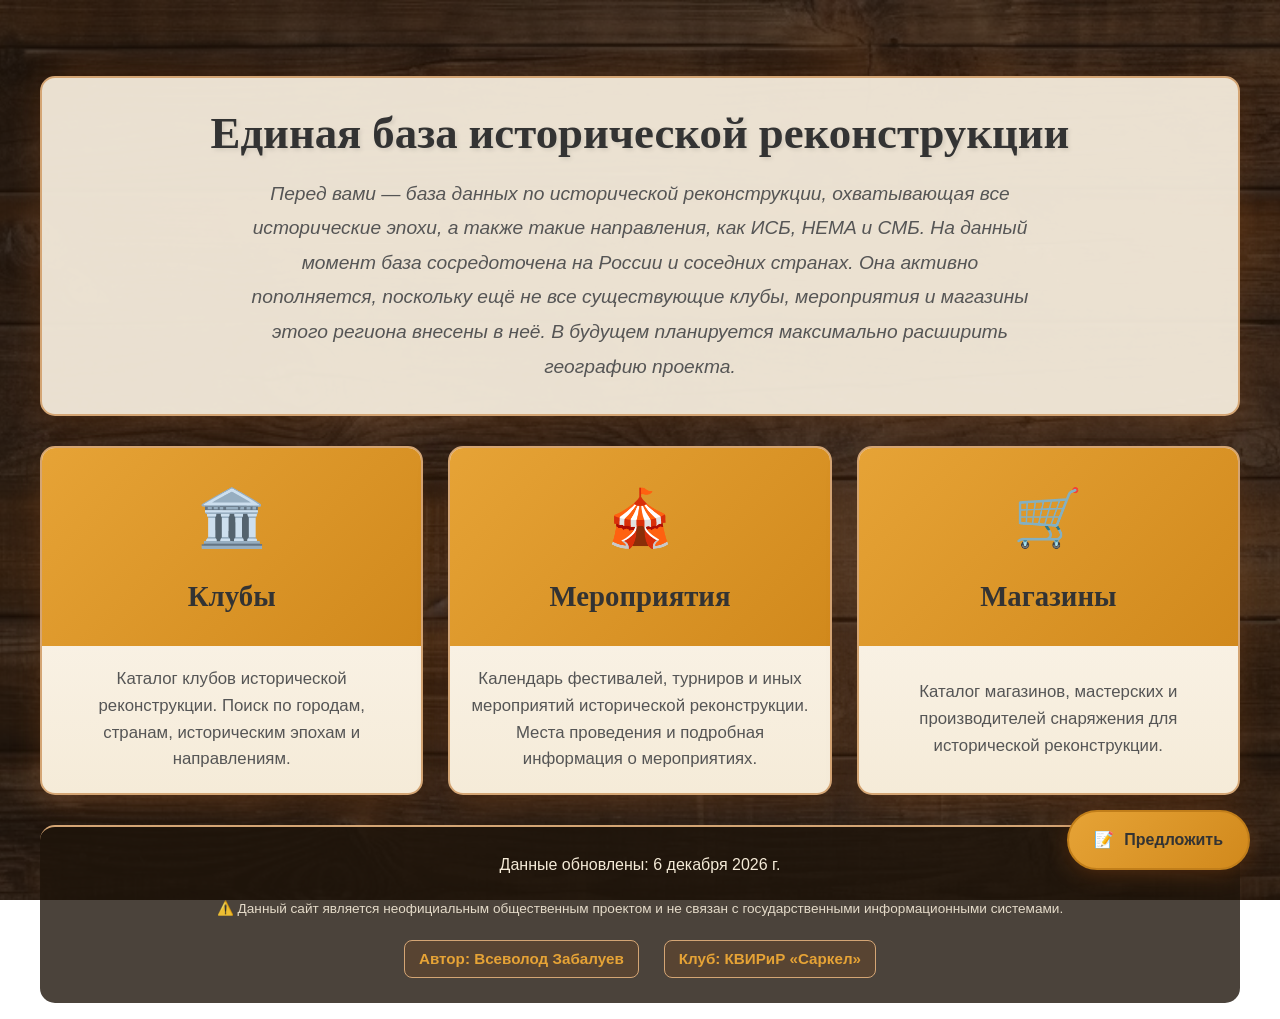
==== index.html @ c6cc94e7 "Add files via upload" ====
<!DOCTYPE html>
<html lang="ru">
<head>
    <meta charset="UTF-8">
    <meta name="viewport" content="width=device-width, initial-scale=1.0">
    <title>Единая база исторической реконструкции - Главная</title>
    
    <!-- Favicon - эмодзи свитка 📜 -->
    <link rel="icon" href="data:image/svg+xml,<svg xmlns=%22http://www.w3.org/2000/svg%22 viewBox=%220 0 100 100%22><text y=%22.9em%22 font-size=%2290%22 fill=%22%238b4513%22>📜</text></svg>">
    <link rel="apple-touch-icon" href="data:image/svg+xml,<svg xmlns=%22http://www.w3.org/2000/svg%22 viewBox=%220 0 100 100%22><text y=%22.9em%22 font-size=%2290%22 fill=%22%238b4513%22>📜</text></svg>">
    
    <link href="https://fonts.googleapis.com/css2?family=Playfair+Display:wght@700;900&family=Cinzel:wght@700&display=swap" rel="stylesheet">
    
    <style>
        * {
            margin: 0;
            padding: 0;
            box-sizing: border-box;
        }
        
        body {
            font-family: 'Segoe UI', Tahoma, Geneva, Verdana, sans-serif;
            line-height: 1.6;
            color: #333;
            padding: 16px;
            background-image: url('fon.jpg');
            background-size: cover;
            background-attachment: fixed;
            background-position: center;
            min-height: 100vh;
        }
        
        body::before {
            content: '';
            position: fixed;
            top: 0;
            left: 0;
            right: 0;
            bottom: 0;
            background: rgba(30, 20, 10, 0.7);
            z-index: -1;
        }
        
        .container {
            max-width: 1200px;
            margin: 0 auto;
            position: relative;
            display: flex;
            flex-direction: column;
            min-height: 100vh;
            padding-top: 60px;
        }
        
        @media (max-width: 768px) {
            .container {
                padding-top: 80px;
            }
        }
        
        @media (max-width: 480px) {
            .container {
                padding-top: 90px;
                padding-left: 4px;
                padding-right: 4px;
            }
            
            body {
                padding: 8px;
            }
        }
        
        /* Кнопка "Предложить" */
        .feedback-button {
            position: fixed;
            bottom: 30px;
            right: 30px;
            background: linear-gradient(135deg, #e6a336, #d1891c);
            color: #333;
            border: none;
            padding: 15px 25px;
            border-radius: 50px;
            font-weight: 600;
            font-size: 1rem;
            cursor: pointer;
            box-shadow: 0 5px 20px rgba(139, 69, 19, 0.4);
            z-index: 1000;
            transition: all 0.3s;
            display: flex;
            align-items: center;
            gap: 10px;
            border: 2px solid #c17e1a;
            text-decoration: none;
        }
        
        .feedback-button:hover {
            background: linear-gradient(135deg, #d1891c, #b8731a);
            transform: translateY(-3px);
            box-shadow: 0 8px 25px rgba(139, 69, 19, 0.5);
            color: #333;
        }
        
        .feedback-button:active {
            transform: translateY(-1px);
        }
        
        @media (max-width: 768px) {
            .feedback-button {
                bottom: 20px;
                right: 20px;
                padding: 12px 20px;
                font-size: 0.9rem;
                border-radius: 40px;
            }
        }
        
        @media (max-width: 480px) {
            .feedback-button {
                bottom: 15px;
                right: 15px;
                padding: 10px 16px;
                font-size: 0.8rem;
                gap: 6px;
                border-radius: 30px;
            }
            
            .feedback-button span:last-child {
                font-size: 0.75rem;
            }
        }
        
        header {
            text-align: center;
            margin-bottom: 30px;
            padding: 30px 25px;
            background: rgba(245, 235, 220, 0.95);
            border-radius: 15px;
            box-shadow: 0 8px 32px rgba(139, 69, 19, 0.3);
            border: 2px solid #d4a574;
        }
        
        @media (max-width: 768px) {
            header {
                padding: 20px 15px;
                margin-bottom: 20px;
                border-radius: 12px;
            }
        }
        
        @media (max-width: 480px) {
            header {
                padding: 16px 12px;
                margin-bottom: 16px;
                border-radius: 10px;
            }
        }
        
        h1 {
            font-family: 'Cinzel', serif;
            font-size: 2.8rem;
            margin-bottom: 15px;
            color: #333;
            text-shadow: 2px 2px 4px rgba(0, 0, 0, 0.1);
            font-weight: 900;
            line-height: 1.2;
        }
        
        @media (max-width: 768px) {
            h1 {
                font-size: 2rem;
                margin-bottom: 12px;
            }
        }
        
        @media (max-width: 480px) {
            h1 {
                font-size: 1.5rem;
                margin-bottom: 10px;
            }
        }
        
        .subtitle {
            font-size: 1.2rem;
            color: #555;
            font-style: italic;
            max-width: 800px;
            margin: 0 auto;
            line-height: 1.8;
        }
        
        @media (max-width: 768px) {
            .subtitle {
                font-size: 1rem;
                line-height: 1.6;
            }
        }
        
        @media (max-width: 480px) {
            .subtitle {
                font-size: 0.85rem;
                line-height: 1.5;
            }
        }
        
        .nav-menu {
            display: grid;
            grid-template-columns: repeat(3, 1fr);
            gap: 25px;
            margin-bottom: 30px;
        }
        
        @media (max-width: 992px) {
            .nav-menu {
                grid-template-columns: repeat(2, 1fr);
                gap: 20px;
            }
        }
        
        @media (max-width: 768px) {
            .nav-menu {
                grid-template-columns: 1fr;
                gap: 16px;
                margin-bottom: 20px;
            }
        }
        
        .nav-card {
            background: linear-gradient(to bottom, #fef9f3 0%, #f5ebd8 100%);
            border-radius: 15px;
            overflow: hidden;
            box-shadow: 0 10px 30px rgba(139, 69, 19, 0.3);
            transition: transform 0.4s, box-shadow 0.4s;
            border: 2px solid #d4a574;
            text-decoration: none;
            color: #333;
            display: flex;
            flex-direction: column;
            height: 100%;
            min-height: 300px;
        }
        
        .nav-card:hover {
            transform: translateY(-8px) scale(1.02);
            box-shadow: 0 15px 40px rgba(139, 69, 19, 0.4);
        }
        
        @media (max-width: 768px) {
            .nav-card {
                min-height: 240px;
                border-radius: 12px;
            }
            
            .nav-card:hover {
                transform: translateY(-4px) scale(1.01);
            }
        }
        
        @media (max-width: 480px) {
            .nav-card {
                min-height: 200px;
                border-radius: 10px;
            }
            
            .nav-card:hover {
                transform: translateY(-2px) scale(1.005);
            }
        }
        
        .nav-card-header {
            padding: 25px 20px;
            background: linear-gradient(135deg, #e6a336, #d1891c);
            text-align: center;
            flex-shrink: 0;
        }
        
        @media (max-width: 768px) {
            .nav-card-header {
                padding: 18px 15px;
            }
        }
        
        @media (max-width: 480px) {
            .nav-card-header {
                padding: 14px 12px;
            }
        }
        
        .nav-icon {
            font-size: 3.5rem;
            margin-bottom: 12px;
            display: block;
        }
        
        @media (max-width: 768px) {
            .nav-icon {
                font-size: 2.8rem;
                margin-bottom: 8px;
            }
        }
        
        @media (max-width: 480px) {
            .nav-icon {
                font-size: 2.2rem;
                margin-bottom: 6px;
            }
        }
        
        .nav-title {
            font-family: 'Cinzel', serif;
            font-size: 1.8rem;
            color: #333;
            font-weight: 700;
        }
        
        @media (max-width: 768px) {
            .nav-title {
                font-size: 1.4rem;
            }
        }
        
        @media (max-width: 480px) {
            .nav-title {
                font-size: 1.2rem;
            }
        }
        
        .nav-card-body {
            padding: 20px;
            text-align: center;
            flex: 1;
            display: flex;
            align-items: center;
            justify-content: center;
        }
        
        @media (max-width: 768px) {
            .nav-card-body {
                padding: 15px;
            }
        }
        
        @media (max-width: 480px) {
            .nav-card-body {
                padding: 12px 10px;
            }
        }
        
        .nav-description {
            font-size: 1.05rem;
            color: #555;
            line-height: 1.6;
        }
        
        @media (max-width: 768px) {
            .nav-description {
                font-size: 0.95rem;
                line-height: 1.5;
            }
        }
        
        @media (max-width: 480px) {
            .nav-description {
                font-size: 0.85rem;
                line-height: 1.4;
            }
        }
        
        .footer {
            text-align: center;
            padding: 25px 20px;
            color: #f5ebd8;
            font-size: 1rem;
            border-top: 2px solid #d4a574;
            margin-top: auto;
            background: rgba(30, 20, 10, 0.8);
            border-radius: 15px;
        }
        
        @media (max-width: 768px) {
            .footer {
                padding: 18px 15px;
                font-size: 0.9rem;
                border-radius: 12px;
            }
        }
        
        @media (max-width: 480px) {
            .footer {
                padding: 14px 12px;
                font-size: 0.8rem;
                border-radius: 10px;
            }
        }
        
        .footer-notice {
            margin: 12px 0;
            padding: 8px;
            color: #f5ebd8;
            font-size: 0.85rem;
            opacity: 0.9;
        }
        
        @media (max-width: 480px) {
            .footer-notice {
                font-size: 0.75rem;
                margin: 8px 0;
            }
        }
        
        .author-links {
            margin-top: 12px;
            display: flex;
            justify-content: center;
            gap: 25px;
            flex-wrap: wrap;
        }
        
        @media (max-width: 768px) {
            .author-links {
                flex-direction: column;
                gap: 10px;
                align-items: center;
            }
        }
        
        .author-link {
            color: #e6a336;
            text-decoration: none;
            padding: 6px 14px;
            border: 1px solid #d4a574;
            border-radius: 8px;
            transition: all 0.3s;
            font-weight: 600;
            background: rgba(139, 69, 19, 0.2);
            font-size: 0.95rem;
        }
        
        .author-link:hover {
            background: rgba(230, 163, 54, 0.2);
            color: #ffcc66;
            transform: translateY(-2px);
        }
        
        @media (max-width: 480px) {
            .author-link {
                font-size: 0.8rem;
                padding: 5px 12px;
                border-radius: 6px;
            }
        }
    </style>
</head>
<body>
    <div class="container">
        <header>
            <h1>Единая база исторической реконструкции</h1>
            <p class="subtitle">Перед вами — база данных по исторической реконструкции, охватывающая все исторические эпохи, а также такие направления, как ИСБ, HEMA и СМБ. На данный момент база сосредоточена на России и соседних странах. Она активно пополняется, поскольку ещё не все существующие клубы, мероприятия и магазины этого региона внесены в неё. В будущем планируется максимально расширить географию проекта.</p>
        </header>
        
        <div class="nav-menu">
            <a href="clubs.html" class="nav-card">
                <div class="nav-card-header">
                    <span class="nav-icon">🏛️</span>
                    <h2 class="nav-title">Клубы</h2>
                </div>
                <div class="nav-card-body">
                    <p class="nav-description">Каталог клубов исторической реконструкции. Поиск по городам, странам, историческим эпохам и направлениям.</p>
                </div>
            </a>
            
            <a href="festivals.html" class="nav-card">
                <div class="nav-card-header">
                    <span class="nav-icon">🎪</span>
                    <h2 class="nav-title">Мероприятия</h2>
                </div>
                <div class="nav-card-body">
                    <p class="nav-description">Календарь фестивалей, турниров и иных мероприятий исторической реконструкции. Места проведения и подробная информация о мероприятиях.</p>
                </div>
            </a>
            
            <a href="shops.html" class="nav-card">
                <div class="nav-card-header">
                    <span class="nav-icon">🛒</span>
                    <h2 class="nav-title">Магазины</h2>
                </div>
                <div class="nav-card-body">
                    <p class="nav-description">Каталог магазинов, мастерских и производителей снаряжения для исторической реконструкции.</p>
                </div>
            </a>
        </div>
        
        <div class="footer">
            <p>Данные обновлены: <span id="currentDate"></span></p>
            <div class="footer-notice">
                ⚠️ Данный сайт является неофициальным общественным проектом и не связан с государственными информационными системами.
            </div>
            <div class="author-links">
                <a href="https://vk.com/vsevolod_anadyrsky" target="_blank" class="author-link">Автор: Всеволод Забалуев</a>
                <a href="https://vk.com/sarkelvrn" target="_blank" class="author-link">Клуб: КВИРиР «Саркел»</a>
            </div>
        </div>
    </div>

    <!-- Кнопка "Предложить" -->
    <a href="feedback.html" class="feedback-button">
        <span>📝</span>
        <span>Предложить</span>
    </a>

    <script>
        function setCurrentDate() {
            const now = new Date();
            const options = { day: 'numeric', month: 'long', year: 'numeric' };
            const formattedDate = now.toLocaleDateString('ru-RU', options);
            const el = document.getElementById('currentDate');
            if (el) el.textContent = formattedDate;
        }

        document.addEventListener('DOMContentLoaded', () => {
            setCurrentDate();
        });
    </script>
</body>
</html>
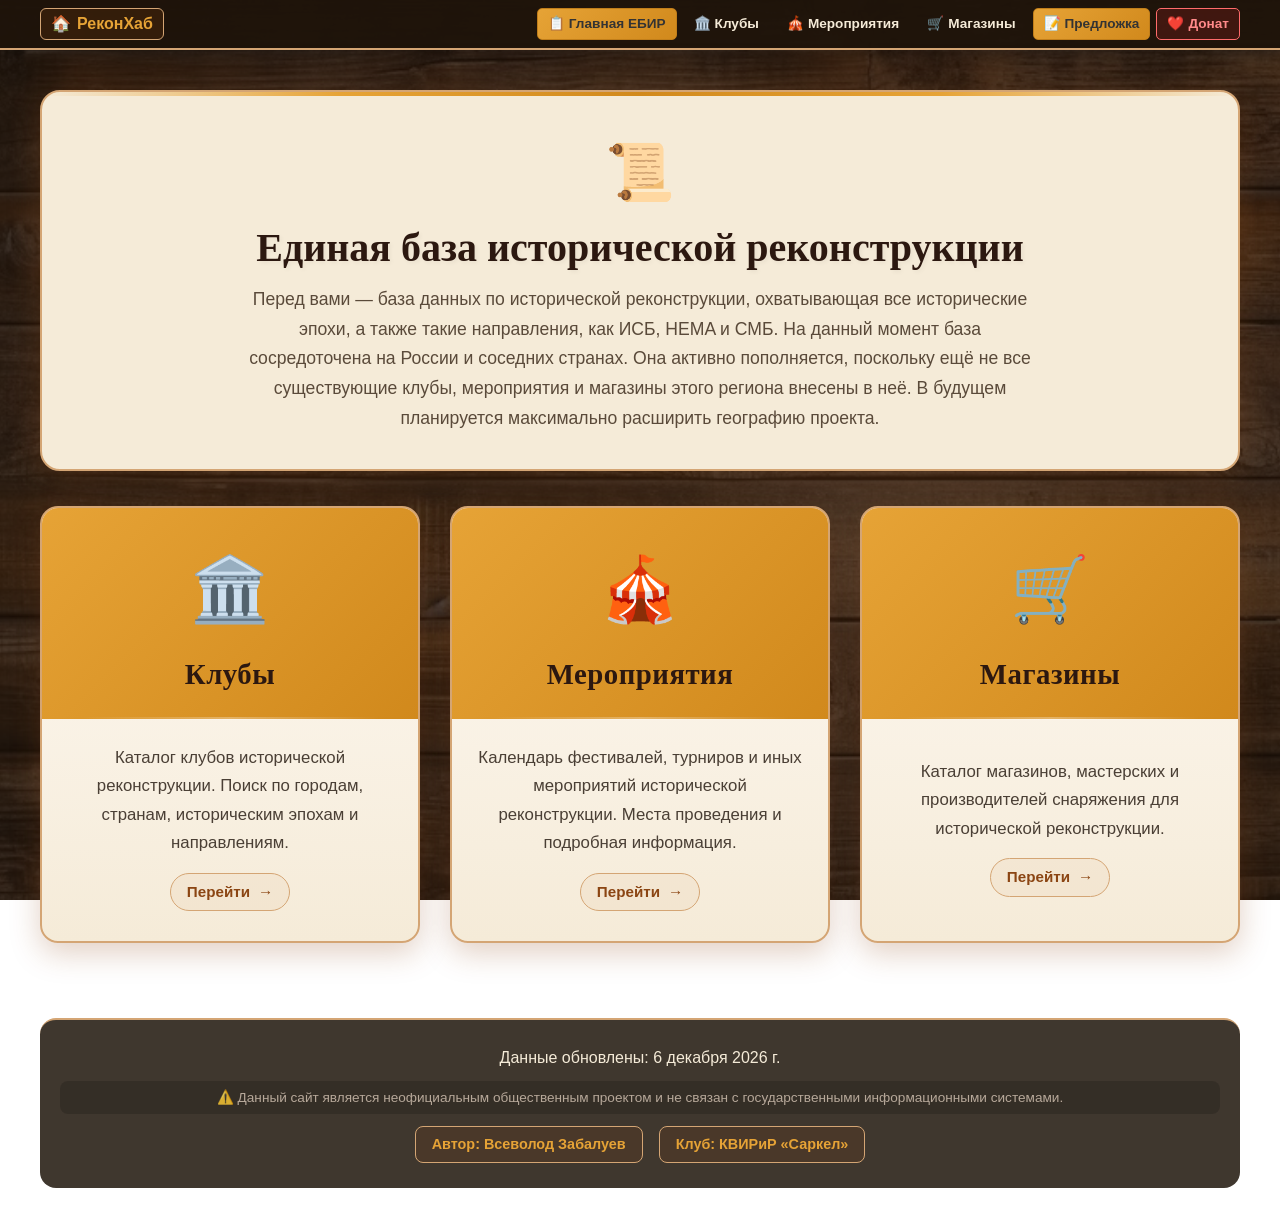
==== commit 4184ca8f: "Add files via upload" ====
--- a/index.html
+++ b/index.html
@@ -4,302 +4,177 @@
     <meta charset="UTF-8">
     <meta name="viewport" content="width=device-width, initial-scale=1.0">
     <title>Единая база исторической реконструкции - Главная</title>
+    <meta name="description" content="Единая база исторической реконструкции. Каталог клубов, фестивалей, турниров и магазинов. Более 350 клубов по всей России и миру. ИСБ, HEMA, СМБ и другие направления.">
+    <meta name="keywords" content="историческая реконструкция, клубы реконструкторов, фестивали истории, ИСБ, HEMA, СМБ, ЕБИР">
+    <link rel="canonical" href="https://reconhub.ru/">
+
+	 <!-- ===== OPEN GRAPH ===== -->
+    <meta property="og:title" content="РеконХаб | Единая база исторической реконструкции">
+    <meta property="og:description" content="Каталог клубов, фестивалей и магазинов исторической реконструкции в России и СНГ. Более 350 клубов, ИСБ, HEMA, СМБ.">
+    <meta property="og:url" content="https://reconhub.ru/">
+    <meta property="og:type" content="website">
+    <meta property="og:image" content="https://reconhub.ru/images/og-image.jpg">
+    <meta property="og:image:width" content="1200">
+    <meta property="og:image:height" content="630">
+    <meta property="og:site_name" content="РеконХаб">
+    <meta property="og:locale" content="ru_RU">
     
-    <!-- Favicon - эмодзи свитка 📜 -->
+    <!-- Twitter Card -->
+    <meta name="twitter:card" content="summary_large_image">
+    <meta name="twitter:title" content="РеконХаб | Единая база исторической реконструкции">
+    <meta name="twitter:description" content="Каталог клубов, фестивалей и магазинов исторической реконструкции.">
+    <meta name="twitter:image" content="https://reconhub.ru/images/og-image.jpg">
+   
+    <!-- Favicon -->
     <link rel="icon" href="data:image/svg+xml,<svg xmlns=%22http://www.w3.org/2000/svg%22 viewBox=%220 0 100 100%22><text y=%22.9em%22 font-size=%2290%22 fill=%22%238b4513%22>📜</text></svg>">
     <link rel="apple-touch-icon" href="data:image/svg+xml,<svg xmlns=%22http://www.w3.org/2000/svg%22 viewBox=%220 0 100 100%22><text y=%22.9em%22 font-size=%2290%22 fill=%22%238b4513%22>📜</text></svg>">
     
     <link href="https://fonts.googleapis.com/css2?family=Playfair+Display:wght@700;900&family=Cinzel:wght@700&display=swap" rel="stylesheet">
     
+    <!-- Подключаем общие стили -->
+    <link rel="stylesheet" href="catalog-styles.css">
+    
     <style>
-        * {
-            margin: 0;
-            padding: 0;
-            box-sizing: border-box;
-        }
-        
-        body {
-            font-family: 'Segoe UI', Tahoma, Geneva, Verdana, sans-serif;
-            line-height: 1.6;
-            color: #333;
-            padding: 16px;
-            background-image: url('fon.jpg');
-            background-size: cover;
-            background-attachment: fixed;
-            background-position: center;
-            min-height: 100vh;
-        }
-        
-        body::before {
-            content: '';
-            position: fixed;
-            top: 0;
-            left: 0;
-            right: 0;
-            bottom: 0;
-            background: rgba(30, 20, 10, 0.7);
-            z-index: -1;
-        }
-        
-        .container {
-            max-width: 1200px;
-            margin: 0 auto;
-            position: relative;
-            display: flex;
-            flex-direction: column;
-            min-height: 100vh;
-            padding-top: 60px;
-        }
-        
-        @media (max-width: 768px) {
-            .container {
-                padding-top: 80px;
-            }
-        }
-        
-        @media (max-width: 480px) {
-            .container {
-                padding-top: 90px;
-                padding-left: 4px;
-                padding-right: 4px;
-            }
-            
-            body {
-                padding: 8px;
-            }
-        }
-        
-        /* Кнопка "Предложить" */
-        .feedback-button {
-            position: fixed;
-            bottom: 30px;
-            right: 30px;
-            background: linear-gradient(135deg, #e6a336, #d1891c);
-            color: #333;
-            border: none;
-            padding: 15px 25px;
-            border-radius: 50px;
-            font-weight: 600;
-            font-size: 1rem;
-            cursor: pointer;
-            box-shadow: 0 5px 20px rgba(139, 69, 19, 0.4);
-            z-index: 1000;
-            transition: all 0.3s;
-            display: flex;
-            align-items: center;
-            gap: 10px;
-            border: 2px solid #c17e1a;
-            text-decoration: none;
-        }
-        
-        .feedback-button:hover {
-            background: linear-gradient(135deg, #d1891c, #b8731a);
-            transform: translateY(-3px);
-            box-shadow: 0 8px 25px rgba(139, 69, 19, 0.5);
-            color: #333;
-        }
-        
-        .feedback-button:active {
-            transform: translateY(-1px);
-        }
-        
-        @media (max-width: 768px) {
-            .feedback-button {
-                bottom: 20px;
-                right: 20px;
-                padding: 12px 20px;
-                font-size: 0.9rem;
-                border-radius: 40px;
-            }
-        }
-        
-        @media (max-width: 480px) {
-            .feedback-button {
-                bottom: 15px;
-                right: 15px;
-                padding: 10px 16px;
-                font-size: 0.8rem;
-                gap: 6px;
-                border-radius: 30px;
-            }
-            
-            .feedback-button span:last-child {
-                font-size: 0.75rem;
-            }
-        }
-        
-        header {
-            text-align: center;
-            margin-bottom: 30px;
-            padding: 30px 25px;
-            background: rgba(245, 235, 220, 0.95);
-            border-radius: 15px;
-            box-shadow: 0 8px 32px rgba(139, 69, 19, 0.3);
-            border: 2px solid #d4a574;
-        }
-        
-        @media (max-width: 768px) {
-            header {
-                padding: 20px 15px;
-                margin-bottom: 20px;
-                border-radius: 12px;
-            }
-        }
-        
-        @media (max-width: 480px) {
-            header {
-                padding: 16px 12px;
-                margin-bottom: 16px;
-                border-radius: 10px;
-            }
-        }
-        
-        h1 {
-            font-family: 'Cinzel', serif;
-            font-size: 2.8rem;
-            margin-bottom: 15px;
-            color: #333;
-            text-shadow: 2px 2px 4px rgba(0, 0, 0, 0.1);
-            font-weight: 900;
-            line-height: 1.2;
-        }
-        
-        @media (max-width: 768px) {
-            h1 {
-                font-size: 2rem;
-                margin-bottom: 12px;
-            }
-        }
-        
-        @media (max-width: 480px) {
-            h1 {
-                font-size: 1.5rem;
-                margin-bottom: 10px;
-            }
-        }
-        
-        .subtitle {
-            font-size: 1.2rem;
-            color: #555;
-            font-style: italic;
-            max-width: 800px;
-            margin: 0 auto;
-            line-height: 1.8;
-        }
-        
-        @media (max-width: 768px) {
-            .subtitle {
-                font-size: 1rem;
-                line-height: 1.6;
-            }
-        }
-        
-        @media (max-width: 480px) {
-            .subtitle {
-                font-size: 0.85rem;
-                line-height: 1.5;
-            }
-        }
-        
-        .nav-menu {
+        /* ============================================================
+           УНИКАЛЬНЫЕ СТИЛИ ТОЛЬКО ДЛЯ ГЛАВНОЙ СТРАНИЦЫ
+           (карточки-кнопки навигации)
+           ============================================================ */
+        
+        .nav-grid {
             display: grid;
             grid-template-columns: repeat(3, 1fr);
-            gap: 25px;
-            margin-bottom: 30px;
+            gap: 30px;
+            margin-bottom: 40px;
         }
         
         @media (max-width: 992px) {
-            .nav-menu {
+            .nav-grid {
                 grid-template-columns: repeat(2, 1fr);
+                gap: 25px;
+            }
+        }
+        
+        @media (max-width: 768px) {
+            .nav-grid {
+                grid-template-columns: 1fr;
                 gap: 20px;
-            }
-        }
-        
-        @media (max-width: 768px) {
-            .nav-menu {
-                grid-template-columns: 1fr;
-                gap: 16px;
-                margin-bottom: 20px;
+                margin-bottom: 30px;
             }
         }
         
         .nav-card {
             background: linear-gradient(to bottom, #fef9f3 0%, #f5ebd8 100%);
-            border-radius: 15px;
+            border-radius: 18px;
             overflow: hidden;
-            box-shadow: 0 10px 30px rgba(139, 69, 19, 0.3);
-            transition: transform 0.4s, box-shadow 0.4s;
+            box-shadow: 0 10px 30px rgba(139, 69, 19, 0.25);
+            transition: all 0.4s cubic-bezier(0.34, 1.56, 0.64, 1);
             border: 2px solid #d4a574;
             text-decoration: none;
             color: #333;
             display: flex;
             flex-direction: column;
             height: 100%;
-            min-height: 300px;
+            min-height: 320px;
+            position: relative;
+        }
+        
+        .nav-card::before {
+            content: '';
+            position: absolute;
+            top: 0;
+            left: 0;
+            right: 0;
+            height: 4px;
+            background: linear-gradient(90deg, #e6a336, #d1891c);
+            opacity: 0;
+            transition: opacity 0.4s ease;
         }
         
         .nav-card:hover {
-            transform: translateY(-8px) scale(1.02);
-            box-shadow: 0 15px 40px rgba(139, 69, 19, 0.4);
+            transform: translateY(-10px) scale(1.02);
+            box-shadow: 0 20px 50px rgba(139, 69, 19, 0.35);
+            border-color: #c4905a;
+        }
+        
+        .nav-card:hover::before {
+            opacity: 1;
+        }
+        
+        .nav-card:active {
+            transform: translateY(-3px) scale(0.98);
         }
         
         @media (max-width: 768px) {
             .nav-card {
-                min-height: 240px;
+                min-height: 260px;
+                border-radius: 14px;
+            }
+            .nav-card:hover {
+                transform: translateY(-5px) scale(1.01);
+            }
+        }
+        
+        @media (max-width: 480px) {
+            .nav-card {
+                min-height: 220px;
                 border-radius: 12px;
             }
-            
             .nav-card:hover {
-                transform: translateY(-4px) scale(1.01);
-            }
-        }
-        
-        @media (max-width: 480px) {
-            .nav-card {
-                min-height: 200px;
-                border-radius: 10px;
-            }
-            
-            .nav-card:hover {
-                transform: translateY(-2px) scale(1.005);
+                transform: translateY(-3px) scale(1.005);
             }
         }
         
         .nav-card-header {
-            padding: 25px 20px;
+            padding: 30px 25px 20px;
             background: linear-gradient(135deg, #e6a336, #d1891c);
             text-align: center;
             flex-shrink: 0;
+            position: relative;
+        }
+        
+        .nav-card-header::after {
+            content: '';
+            position: absolute;
+            bottom: -1px;
+            left: 10%;
+            right: 10%;
+            height: 3px;
+            background: linear-gradient(90deg, transparent, rgba(255,255,255,0.3), transparent);
         }
         
         @media (max-width: 768px) {
             .nav-card-header {
-                padding: 18px 15px;
+                padding: 22px 20px 16px;
             }
         }
         
         @media (max-width: 480px) {
             .nav-card-header {
-                padding: 14px 12px;
+                padding: 18px 15px 14px;
             }
         }
         
         .nav-icon {
-            font-size: 3.5rem;
+            font-size: 4rem;
             margin-bottom: 12px;
             display: block;
+            transition: transform 0.4s ease;
+        }
+        
+        .nav-card:hover .nav-icon {
+            transform: scale(1.1) rotate(-5deg);
         }
         
         @media (max-width: 768px) {
             .nav-icon {
-                font-size: 2.8rem;
+                font-size: 3.2rem;
                 margin-bottom: 8px;
             }
         }
         
         @media (max-width: 480px) {
             .nav-icon {
-                font-size: 2.2rem;
+                font-size: 2.6rem;
                 margin-bottom: 6px;
             }
         }
@@ -307,47 +182,50 @@
         .nav-title {
             font-family: 'Cinzel', serif;
             font-size: 1.8rem;
-            color: #333;
+            color: #2c1810;
             font-weight: 700;
+            letter-spacing: 0.5px;
         }
         
         @media (max-width: 768px) {
             .nav-title {
-                font-size: 1.4rem;
+                font-size: 1.5rem;
             }
         }
         
         @media (max-width: 480px) {
             .nav-title {
-                font-size: 1.2rem;
+                font-size: 1.3rem;
             }
         }
         
         .nav-card-body {
-            padding: 20px;
+            padding: 25px 22px 30px;
             text-align: center;
             flex: 1;
             display: flex;
+            flex-direction: column;
+            justify-content: center;
             align-items: center;
-            justify-content: center;
         }
         
         @media (max-width: 768px) {
             .nav-card-body {
-                padding: 15px;
+                padding: 18px 16px 22px;
             }
         }
         
         @media (max-width: 480px) {
             .nav-card-body {
-                padding: 12px 10px;
+                padding: 14px 12px 18px;
             }
         }
         
         .nav-description {
             font-size: 1.05rem;
-            color: #555;
-            line-height: 1.6;
+            color: #4a3f35;
+            line-height: 1.7;
+            margin-bottom: 15px;
         }
         
         @media (max-width: 768px) {
@@ -359,104 +237,64 @@
         
         @media (max-width: 480px) {
             .nav-description {
+                font-size: 0.88rem;
+                line-height: 1.4;
+            }
+        }
+        
+        .nav-arrow {
+            display: inline-flex;
+            align-items: center;
+            gap: 8px;
+            color: #8b4513;
+            font-weight: 600;
+            font-size: 0.95rem;
+            padding: 6px 16px;
+            border: 1px solid #d4a574;
+            border-radius: 25px;
+            transition: all 0.3s ease;
+            background: rgba(212, 165, 116, 0.1);
+        }
+        
+        .nav-card:hover .nav-arrow {
+            background: rgba(212, 165, 116, 0.25);
+            border-color: #c4905a;
+            padding-right: 22px;
+        }
+        
+        .nav-arrow span {
+            transition: transform 0.3s ease;
+        }
+        
+        .nav-card:hover .nav-arrow span {
+            transform: translateX(4px);
+        }
+        
+        @media (max-width: 480px) {
+            .nav-arrow {
                 font-size: 0.85rem;
-                line-height: 1.4;
-            }
-        }
-        
-        .footer {
-            text-align: center;
-            padding: 25px 20px;
-            color: #f5ebd8;
-            font-size: 1rem;
-            border-top: 2px solid #d4a574;
-            margin-top: auto;
-            background: rgba(30, 20, 10, 0.8);
-            border-radius: 15px;
-        }
-        
-        @media (max-width: 768px) {
-            .footer {
-                padding: 18px 15px;
-                font-size: 0.9rem;
-                border-radius: 12px;
-            }
-        }
-        
-        @media (max-width: 480px) {
-            .footer {
-                padding: 14px 12px;
-                font-size: 0.8rem;
-                border-radius: 10px;
-            }
-        }
-        
-        .footer-notice {
-            margin: 12px 0;
-            padding: 8px;
-            color: #f5ebd8;
-            font-size: 0.85rem;
-            opacity: 0.9;
-        }
-        
-        @media (max-width: 480px) {
-            .footer-notice {
-                font-size: 0.75rem;
-                margin: 8px 0;
-            }
-        }
-        
-        .author-links {
-            margin-top: 12px;
-            display: flex;
-            justify-content: center;
-            gap: 25px;
-            flex-wrap: wrap;
-        }
-        
-        @media (max-width: 768px) {
-            .author-links {
-                flex-direction: column;
-                gap: 10px;
-                align-items: center;
-            }
-        }
-        
-        .author-link {
-            color: #e6a336;
-            text-decoration: none;
-            padding: 6px 14px;
-            border: 1px solid #d4a574;
-            border-radius: 8px;
-            transition: all 0.3s;
-            font-weight: 600;
-            background: rgba(139, 69, 19, 0.2);
-            font-size: 0.95rem;
-        }
-        
-        .author-link:hover {
-            background: rgba(230, 163, 54, 0.2);
-            color: #ffcc66;
-            transform: translateY(-2px);
-        }
-        
-        @media (max-width: 480px) {
-            .author-link {
-                font-size: 0.8rem;
-                padding: 5px 12px;
-                border-radius: 6px;
+                padding: 4px 14px;
             }
         }
     </style>
 </head>
 <body>
     <div class="container">
+        <!-- Навигационный модуль загружается через JS -->
+        
         <header>
+            <span class="header-icon">📜</span>
             <h1>Единая база исторической реконструкции</h1>
-            <p class="subtitle">Перед вами — база данных по исторической реконструкции, охватывающая все исторические эпохи, а также такие направления, как ИСБ, HEMA и СМБ. На данный момент база сосредоточена на России и соседних странах. Она активно пополняется, поскольку ещё не все существующие клубы, мероприятия и магазины этого региона внесены в неё. В будущем планируется максимально расширить географию проекта.</p>
+            <p class="subtitle">
+                Перед вами — база данных по исторической реконструкции, охватывающая все исторические эпохи, 
+                а также такие направления, как ИСБ, HEMA и СМБ. На данный момент база сосредоточена на России 
+                и соседних странах. Она активно пополняется, поскольку ещё не все существующие клубы, мероприятия 
+                и магазины этого региона внесены в неё. В будущем планируется максимально расширить географию проекта.
+            </p>
         </header>
         
-        <div class="nav-menu">
+        <!-- ТРИ КАРТОЧКИ-КНОПКИ -->
+        <div class="nav-grid">
             <a href="clubs.html" class="nav-card">
                 <div class="nav-card-header">
                     <span class="nav-icon">🏛️</span>
@@ -464,6 +302,9 @@
                 </div>
                 <div class="nav-card-body">
                     <p class="nav-description">Каталог клубов исторической реконструкции. Поиск по городам, странам, историческим эпохам и направлениям.</p>
+                    <span class="nav-arrow">
+                        Перейти <span>→</span>
+                    </span>
                 </div>
             </a>
             
@@ -473,7 +314,10 @@
                     <h2 class="nav-title">Мероприятия</h2>
                 </div>
                 <div class="nav-card-body">
-                    <p class="nav-description">Календарь фестивалей, турниров и иных мероприятий исторической реконструкции. Места проведения и подробная информация о мероприятиях.</p>
+                    <p class="nav-description">Календарь фестивалей, турниров и иных мероприятий исторической реконструкции. Места проведения и подробная информация.</p>
+                    <span class="nav-arrow">
+                        Перейти <span>→</span>
+                    </span>
                 </div>
             </a>
             
@@ -484,6 +328,9 @@
                 </div>
                 <div class="nav-card-body">
                     <p class="nav-description">Каталог магазинов, мастерских и производителей снаряжения для исторической реконструкции.</p>
+                    <span class="nav-arrow">
+                        Перейти <span>→</span>
+                    </span>
                 </div>
             </a>
         </div>
@@ -500,13 +347,8 @@
         </div>
     </div>
 
-    <!-- Кнопка "Предложить" -->
-    <a href="feedback.html" class="feedback-button">
-        <span>📝</span>
-        <span>Предложить</span>
-    </a>
-
     <script>
+        // === Функция для установки текущей даты ===
         function setCurrentDate() {
             const now = new Date();
             const options = { day: 'numeric', month: 'long', year: 'numeric' };
@@ -515,9 +357,97 @@
             if (el) el.textContent = formattedDate;
         }
 
-        document.addEventListener('DOMContentLoaded', () => {
+        // === Функция для загрузки навигации ===
+        function loadNavigation() {
+            if (document.getElementById('mainNavigation')) {
+                console.log('Навигация уже загружена');
+                return Promise.resolve();
+            }
+
+            return fetch('navigation-module.html')
+                .then(response => {
+                    if (!response.ok) throw new Error('Не удалось загрузить модуль навигации');
+                    return response.text();
+                })
+                .then(html => {
+                    document.body.insertAdjacentHTML('afterbegin', html);
+                    console.log('✅ Навигация загружена');
+                    highlightActiveNavLink();
+                })
+                .catch(error => {
+                    console.warn('Ошибка загрузки навигации:', error);
+                    createFallbackNavigation();
+                });
+        }
+
+        // === Подсветка активной ссылки в навигации ===
+        function highlightActiveNavLink() {
+            const currentPage = window.location.pathname.split('/').pop() || 'index.html';
+            const navItems = document.querySelectorAll('.nav-menu-item');
+            navItems.forEach(item => {
+                const href = item.getAttribute('href');
+                if (href === currentPage) {
+                    item.classList.add('active');
+                }
+            });
+        }
+
+        // === Резервная навигация ===
+        function createFallbackNavigation() {
+            if (document.getElementById('fallbackNav')) return;
+            
+            const fallbackNav = document.createElement('nav');
+            fallbackNav.id = 'fallbackNav';
+            fallbackNav.style.cssText = `
+                position: fixed;
+                top: 0;
+                left: 0;
+                right: 0;
+                background: rgba(30, 20, 10, 0.95);
+                border-bottom: 2px solid #d4a574;
+                z-index: 999;
+                padding: 6px 12px;
+                display: flex;
+                justify-content: space-between;
+                align-items: center;
+                flex-wrap: wrap;
+                gap: 4px;
+                min-height: 48px;
+            `;
+            fallbackNav.innerHTML = `
+                <a href="index.html" style="color: #e6a336; text-decoration: none; font-weight: bold; font-size: 0.9rem; padding: 4px 10px; border: 1px solid #d4a574; border-radius: 5px; background: rgba(139, 69, 19, 0.2); white-space: nowrap;">
+                    🏠 РеконХаб
+                </a>
+                <div style="display: flex; gap: 4px; flex-wrap: wrap; align-items: center;">
+                    <a href="index.html" style="color: #f5ebd8; text-decoration: none; padding: 4px 8px; border-radius: 4px; font-weight: 600; font-size: 0.8rem;">Главная</a>
+                    <a href="clubs.html" style="color: #f5ebd8; text-decoration: none; padding: 4px 8px; border-radius: 4px; font-weight: 600; font-size: 0.8rem;">Клубы</a>
+                    <a href="festivals.html" style="color: #f5ebd8; text-decoration: none; padding: 4px 8px; border-radius: 4px; font-weight: 600; font-size: 0.8rem;">Мероприятия</a>
+                    <a href="shops.html" style="color: #f5ebd8; text-decoration: none; padding: 4px 8px; border-radius: 4px; font-weight: 600; font-size: 0.8rem;">Магазины</a>
+                    <a href="feedback.html" style="color: #333; text-decoration: none; padding: 4px 10px; background: linear-gradient(135deg, #e6a336, #d1891c); border-radius: 4px; font-weight: 700; font-size: 0.8rem; border: 1px solid #c17e1a;">📝 Предложка</a>
+                </div>
+            `;
+            document.body.insertAdjacentElement('afterbegin', fallbackNav);
+            
+            const currentPage = window.location.pathname.split('/').pop() || 'index.html';
+            const links = fallbackNav.querySelectorAll('a');
+            links.forEach(link => {
+                const href = link.getAttribute('href');
+                if (href === currentPage) {
+                    link.style.background = 'linear-gradient(135deg, #e6a336, #d1891c)';
+                    link.style.color = '#333';
+                    link.style.borderColor = '#c17e1a';
+                    link.style.borderRadius = '4px';
+                }
+            });
+            
+            console.log('⚠️ Используется резервная навигация');
+        }
+
+        // === Инициализация ===
+        document.addEventListener('DOMContentLoaded', function() {
             setCurrentDate();
+            loadNavigation();
         });
     </script>
 </body>
-</html>
+</html>
--- a/catalog-styles.css
+++ b/catalog-styles.css
@@ -0,0 +1,1007 @@
+/* ============================================================
+   catalog-styles.css — Единый стиль для ЕБИР
+   Версия 3.3 — увеличены отступы для навигации на мобильных
+   ============================================================ */
+
+/* ============================================================
+   1. ПЕРЕМЕННЫЕ
+   ============================================================ */
+
+:root {
+    --color-bg: #f5ebd8;
+    --color-bg-card: #fef9f3;
+    --color-border: #d4a574;
+    --color-border-dark: #c4905a;
+    --color-gold: #e6a336;
+    --color-gold-dark: #d1891c;
+    --color-gold-darker: #b8731a;
+    --color-brown: #8b4513;
+    --color-brown-light: #8b7355;
+    --color-text: #333;
+    --color-text-light: #4a3f35;
+    --color-text-muted: #888;
+    --color-white: #f5ebd8;
+    --radius: 10px;
+    --radius-lg: 15px;
+    --radius-xl: 20px;
+    --shadow: 0 8px 32px rgba(139, 69, 19, 0.3);
+    --shadow-sm: 0 6px 20px rgba(139, 69, 19, 0.2);
+    --transition: 0.3s ease;
+}
+
+
+/* ============================================================
+   2. БАЗА
+   ============================================================ */
+
+* { margin: 0; padding: 0; box-sizing: border-box; }
+
+body {
+    font-family: 'Segoe UI', Tahoma, Geneva, Verdana, sans-serif;
+    line-height: 1.6;
+    color: var(--color-text);
+    padding: 20px;
+    min-height: 100vh;
+    background: url('fon.jpg') center/cover fixed;
+}
+body::before {
+    content: '';
+    position: fixed;
+    inset: 0;
+    background: rgba(30, 20, 10, 0.7);
+    z-index: -1;
+}
+
+.container {
+    max-width: 1200px;
+    margin: 0 auto;
+    display: flex;
+    flex-direction: column;
+    min-height: 100vh;
+    padding-top: 70px;
+}
+
+/* Увеличенные отступы для мобильных устройств */
+@media (max-width: 768px) {
+    .container {
+        padding-top: 110px; /* чтобы навигация не перекрывала шапку */
+    }
+}
+
+@media (max-width: 480px) {
+    .container {
+        padding-top: 120px; /* ещё больше отступа на маленьких экранах */
+        padding-left: 4px;
+        padding-right: 4px;
+    }
+    body {
+        padding: 8px;
+    }
+}
+
+@media (max-width: 380px) {
+    .container {
+        padding-top: 130px; /* максимум для очень маленьких экранов */
+    }
+}
+
+
+/* ============================================================
+   3. ШАПКА
+   ============================================================ */
+
+header {
+    text-align: center;
+    padding: 35px 30px;
+    margin-bottom: 35px;
+    background: var(--color-bg);
+    border-radius: var(--radius-xl);
+    border: 2px solid var(--color-border);
+    box-shadow: var(--shadow);
+    position: relative;
+    overflow: hidden;
+}
+header::before {
+    content: '';
+    position: absolute;
+    top: 0; left: 0; right: 0;
+    height: 4px;
+    background: linear-gradient(90deg, transparent, var(--color-gold), var(--color-gold-dark), var(--color-gold), transparent);
+}
+
+.header-icon { font-size: 3.5rem; display: block; margin-bottom: 8px; }
+
+h1 {
+    font-family: 'Cinzel', serif;
+    font-size: 2.5rem;
+    font-weight: 900;
+    line-height: 1.2;
+    color: #2c1810;
+    margin-bottom: 12px;
+    text-shadow: 2px 2px 4px rgba(0,0,0,0.05);
+}
+
+.subtitle {
+    font-size: 1.1rem;
+    color: #5a4a3a;
+    max-width: 800px;
+    margin: 0 auto;
+    line-height: 1.7;
+}
+
+@media (max-width: 768px) {
+    header { 
+        padding: 22px 18px; 
+        margin-bottom: 22px; 
+        border-radius: var(--radius-lg); 
+    }
+    .header-icon { font-size: 2.8rem; }
+    h1 { font-size: 1.8rem; }
+    .subtitle { font-size: 0.95rem; line-height: 1.6; }
+}
+
+@media (max-width: 480px) {
+    header { 
+        padding: 16px 12px; 
+        margin-bottom: 16px; 
+        border-radius: 12px; 
+    }
+    .header-icon { font-size: 2.2rem; margin-bottom: 6px; }
+    h1 { font-size: 1.4rem; margin-bottom: 8px; }
+    .subtitle { font-size: 0.85rem; line-height: 1.5; }
+}
+
+
+/* ============================================================
+   4. ПОДВАЛ
+   ============================================================ */
+
+.footer {
+    text-align: center;
+    padding: 25px 20px;
+    margin-top: 35px;
+    color: var(--color-white);
+    background: rgba(30, 20, 10, 0.85);
+    border-radius: 16px;
+    border-top: 2px solid var(--color-border);
+    backdrop-filter: blur(4px);
+}
+.footer-notice {
+    margin: 10px 0;
+    padding: 6px 10px;
+    color: #d4c4b4;
+    font-size: 0.85rem;
+    opacity: 0.8;
+    background: rgba(0,0,0,0.2);
+    border-radius: 8px;
+}
+.author-links {
+    margin-top: 12px;
+    display: flex;
+    justify-content: center;
+    gap: 16px;
+    flex-wrap: wrap;
+}
+.author-link {
+    color: var(--color-gold);
+    text-decoration: none;
+    padding: 6px 16px;
+    border: 1px solid var(--color-border);
+    border-radius: 8px;
+    font-weight: 600;
+    font-size: 0.9rem;
+    background: rgba(139, 69, 19, 0.15);
+    transition: all var(--transition);
+}
+.author-link:hover {
+    background: rgba(230, 163, 54, 0.2);
+    color: #ffcc66;
+    transform: translateY(-2px);
+}
+
+@media (max-width: 768px) {
+    .footer { padding: 18px 15px; border-radius: 12px; margin-top: 25px; font-size: 0.85rem; }
+    .author-links { flex-direction: column; gap: 8px; align-items: center; }
+}
+@media (max-width: 480px) {
+    .footer { padding: 14px 12px; font-size: 0.75rem; border-radius: 10px; }
+    .footer-notice { font-size: 0.7rem; padding: 4px 8px; }
+    .author-link { font-size: 0.75rem; padding: 5px 12px; }
+}
+
+
+/* ============================================================
+   5. СТРАНИЦА ПРЕДЛОЖКИ
+   ============================================================ */
+
+.feedback-card {
+    background: var(--color-bg-card);
+    padding: 40px;
+    margin-top: 20px;
+    border-radius: var(--radius-xl);
+    border: 3px solid var(--color-border);
+    box-shadow: 0 10px 40px rgba(139, 69, 19, 0.4);
+}
+.feedback-header {
+    text-align: center;
+    padding-bottom: 20px;
+    margin-bottom: 30px;
+    border-bottom: 2px solid var(--color-border);
+}
+.feedback-icon { font-size: 3rem; display: block; margin-bottom: 10px; }
+.feedback-title {
+    font-family: 'Cinzel', serif;
+    font-size: 2.2rem;
+    color: var(--color-text);
+}
+.feedback-subtitle {
+    color: #555;
+    font-size: 1.1rem;
+    max-width: 600px;
+    margin: 0 auto;
+    line-height: 1.6;
+}
+
+/* Формы */
+.form-group { margin-bottom: 22px; }
+.form-label {
+    display: block;
+    margin-bottom: 8px;
+    font-weight: 600;
+    color: var(--color-brown);
+    font-size: 1.05rem;
+}
+.form-label .required { color: #c33; margin-left: 2px; }
+
+.form-input,
+.form-textarea,
+.form-select {
+    width: 100%;
+    padding: 12px 16px;
+    border: 2px solid var(--color-border);
+    border-radius: var(--radius);
+    background: rgba(255, 248, 240, 0.9);
+    font-size: 1rem;
+    color: var(--color-text);
+    font-family: inherit;
+    transition: all var(--transition);
+}
+.form-input:focus,
+.form-textarea:focus,
+.form-select:focus {
+    border-color: var(--color-gold);
+    box-shadow: 0 0 0 3px rgba(230, 163, 54, 0.3);
+    background: rgba(255, 252, 248, 0.95);
+    outline: none;
+}
+.form-textarea { min-height: 120px; resize: vertical; }
+.form-select {
+    cursor: pointer;
+    appearance: none;
+    background-image: url("data:image/svg+xml;charset=UTF-8,%3csvg xmlns='http://www.w3.org/2000/svg' viewBox='0 0 24 24' fill='none' stroke='%238b4513' stroke-width='2' stroke-linecap='round' stroke-linejoin='round'%3e%3cpolyline points='6 9 12 15 18 9'%3e%3c/polyline%3e%3c/svg%3e");
+    background-repeat: no-repeat;
+    background-position: right 15px center;
+    background-size: 20px;
+    padding-right: 45px;
+}
+.form-hint {
+    display: block;
+    margin-top: 6px;
+    font-size: 0.85rem;
+    color: var(--color-text-muted);
+    font-style: italic;
+}
+.conditional-fields {
+    display: none;
+    padding: 15px;
+    margin-top: 5px;
+    background: rgba(255, 248, 240, 0.5);
+    border-radius: var(--radius);
+    border: 1px dashed var(--color-border);
+}
+.conditional-fields.active { display: block; }
+
+.form-buttons {
+    display: flex;
+    gap: 15px;
+    margin-top: 30px;
+}
+.submit-button,
+.cancel-button {
+    flex: 1;
+    padding: 15px;
+    border-radius: var(--radius);
+    font-weight: 700;
+    font-size: 1.1rem;
+    text-align: center;
+    transition: all var(--transition);
+}
+.submit-button {
+    background: linear-gradient(135deg, var(--color-gold), var(--color-gold-dark));
+    color: var(--color-text);
+    border: 2px solid #c17e1a;
+    cursor: pointer;
+}
+.submit-button:hover {
+    background: linear-gradient(135deg, var(--color-gold-dark), var(--color-gold-darker));
+    transform: translateY(-2px);
+    box-shadow: 0 4px 15px rgba(139, 69, 19, 0.3);
+}
+.cancel-button {
+    background: rgba(139, 69, 19, 0.1);
+    color: var(--color-brown);
+    border: 2px solid var(--color-border);
+    text-decoration: none;
+    display: flex;
+    align-items: center;
+    justify-content: center;
+}
+.cancel-button:hover { background: rgba(139, 69, 19, 0.2); }
+
+.form-note {
+    margin-top: 20px;
+    padding: 15px;
+    background: rgba(255, 228, 196, 0.3);
+    border-radius: var(--radius);
+    border: 1px solid var(--color-border);
+    text-align: center;
+}
+.form-note p { color: #555; font-size: 0.95rem; margin-bottom: 10px; }
+
+.contact-links {
+    display: flex;
+    gap: 15px;
+    justify-content: center;
+    flex-wrap: wrap;
+}
+.contact-link {
+    display: inline-flex;
+    align-items: center;
+    gap: 8px;
+    padding: 10px 20px;
+    background: linear-gradient(135deg, var(--color-gold), var(--color-gold-dark));
+    color: var(--color-text);
+    text-decoration: none;
+    border-radius: 8px;
+    font-weight: 600;
+    border: 1px solid #c17e1a;
+    transition: all var(--transition);
+}
+.contact-link:hover {
+    background: linear-gradient(135deg, var(--color-gold-dark), var(--color-gold-darker));
+    transform: translateY(-2px);
+}
+.contact-link.email {
+    background: linear-gradient(135deg, #36aee6, #1c6dd1);
+    border-color: #1a5cc1;
+    color: #fff;
+}
+.contact-link.email:hover {
+    background: linear-gradient(135deg, #1c6dd1, #1a5cb8);
+}
+
+/* Уведомления */
+.notification {
+    position: fixed;
+    top: 80px;
+    right: 20px;
+    padding: 15px 25px;
+    max-width: 400px;
+    background: linear-gradient(135deg, var(--color-gold), var(--color-gold-dark));
+    color: var(--color-text);
+    border: 2px solid #c17e1a;
+    border-radius: var(--radius);
+    box-shadow: 0 5px 20px rgba(0,0,0,0.3);
+    z-index: 1002;
+    font-weight: 600;
+    animation: slideIn 0.3s ease-out;
+}
+.notification.error {
+    background: linear-gradient(135deg, #e63636, #cc1c1c);
+    border-color: #aa1a1a;
+    color: #fff;
+}
+@keyframes slideIn {
+    from { transform: translateX(100%); opacity: 0; }
+    to { transform: translateX(0); opacity: 1; }
+}
+@keyframes slideOut {
+    from { transform: translateX(0); opacity: 1; }
+    to { transform: translateX(100%); opacity: 0; }
+}
+
+/* Адаптив предложки */
+@media (max-width: 768px) {
+    .feedback-card { padding: 25px; margin-top: 10px; border-radius: var(--radius-lg); }
+    .feedback-title { font-size: 1.8rem; }
+    .feedback-subtitle { font-size: 1rem; }
+    .feedback-icon { font-size: 2.5rem; }
+    .form-buttons { flex-direction: column; }
+    .contact-links { flex-direction: column; align-items: stretch; }
+    .contact-link { justify-content: center; }
+    .notification { right: 10px; left: 10px; max-width: none; top: 100px; }
+}
+@media (max-width: 480px) {
+    .feedback-card { padding: 18px 15px; border-radius: 12px; }
+    .feedback-title { font-size: 1.5rem; }
+    .feedback-subtitle { font-size: 0.9rem; }
+    .feedback-icon { font-size: 2rem; }
+    .form-input, .form-textarea, .form-select { padding: 10px 12px; font-size: 0.9rem; }
+    .submit-button, .cancel-button { padding: 12px; font-size: 1rem; }
+    .notification { font-size: 0.85rem; padding: 10px 15px; top: 95px; }
+}
+
+
+/* ============================================================
+   6. КАТАЛОГ: УПРАВЛЕНИЕ + КАРТА + СТАТИСТИКА
+   ============================================================ */
+
+/* Управление (поиск + фильтры) */
+.controls {
+    padding: 25px;
+    margin-bottom: 30px;
+    background: var(--color-bg);
+    border-radius: var(--radius-lg);
+    border: 2px solid var(--color-border);
+    box-shadow: var(--shadow-sm);
+}
+.controls { display: flex; flex-direction: column; gap: 20px; }
+
+.search-box input {
+    width: 100%;
+    padding: 14px 18px;
+    border: 2px solid var(--color-border);
+    border-radius: var(--radius);
+    background: rgba(255, 248, 240, 0.9);
+    font-size: 1rem;
+    color: var(--color-text);
+    transition: all var(--transition);
+}
+.search-box input:focus {
+    border-color: var(--color-gold);
+    box-shadow: 0 0 0 3px rgba(230, 163, 54, 0.3);
+    outline: none;
+}
+.search-box input::placeholder { color: #8b7355; }
+
+.filters {
+    display: flex;
+    flex-wrap: wrap;
+    gap: 15px;
+    align-items: center;
+    justify-content: center;
+    width: 100%;
+}
+.filters select {
+    padding: 14px 18px;
+    min-width: 180px;
+    border: 2px solid var(--color-border);
+    border-radius: var(--radius);
+    background: rgba(255, 248, 240, 0.9);
+    font-size: 1rem;
+    color: var(--color-text);
+    transition: all var(--transition);
+}
+.filters select:focus {
+    border-color: var(--color-gold);
+    box-shadow: 0 0 0 3px rgba(230, 163, 54, 0.3);
+    outline: none;
+}
+
+.tags-info-button {
+    padding: 14px 18px;
+    border: 2px solid var(--color-border);
+    border-radius: var(--radius);
+    background: linear-gradient(135deg, var(--color-gold), var(--color-gold-dark));
+    color: var(--color-text);
+    font-size: 1rem;
+    font-weight: 600;
+    cursor: pointer;
+    display: flex;
+    align-items: center;
+    gap: 8px;
+    white-space: nowrap;
+    transition: all var(--transition);
+}
+.tags-info-button:hover {
+    background: linear-gradient(135deg, var(--color-gold-dark), var(--color-gold-darker));
+    transform: translateY(-2px);
+}
+
+.reset-button {
+    padding: 14px 18px;
+    border: 2px solid var(--color-border);
+    border-radius: var(--radius);
+    background: rgba(255, 248, 240, 0.9);
+    font-size: 1rem;
+    font-weight: 600;
+    color: var(--color-text);
+    cursor: pointer;
+    transition: all var(--transition);
+}
+.reset-button:hover {
+    background: #ffe4c4;
+    border-color: var(--color-gold);
+    transform: translateY(-2px);
+}
+
+@media (max-width: 768px) {
+    .controls { padding: 15px; gap: 12px; }
+    .filters { flex-direction: column; align-items: stretch; gap: 8px; }
+    .filters select,
+    .tags-info-button,
+    .reset-button {
+        width: 100%;
+        min-width: auto;
+        padding: 10px 14px;
+        font-size: 0.95rem;
+        height: 44px;
+    }
+}
+@media (max-width: 480px) {
+    .filters select,
+    .tags-info-button,
+    .reset-button {
+        padding: 8px 12px;
+        font-size: 0.9rem;
+        height: 40px;
+    }
+}
+
+/* Карта */
+.map-container {
+    height: 500px;
+    margin-bottom: 30px;
+    background: var(--color-bg);
+    border-radius: var(--radius-lg);
+    border: 2px solid var(--color-border);
+    box-shadow: var(--shadow-sm);
+    overflow: hidden;
+}
+#map { height: 100%; width: 100%; border-radius: 13px; }
+
+/* Leaflet кастомизация */
+.leaflet-control-zoom {
+    border: 2px solid var(--color-border) !important;
+    border-radius: 5px !important;
+    overflow: hidden !important;
+}
+.leaflet-control-zoom a {
+    background: var(--color-bg) !important;
+    color: var(--color-text) !important;
+    border-bottom: 1px solid var(--color-border) !important;
+}
+.leaflet-control-zoom a:hover { background: #ffe4c4 !important; }
+.leaflet-popup-content-wrapper {
+    border-radius: 10px !important;
+    border: 2px solid var(--color-border) !important;
+    background: var(--color-bg) !important;
+}
+.leaflet-popup-tip { background: var(--color-bg) !important; }
+
+/* Маркеры */
+.flag-marker {
+    position: relative;
+    width: 40px;
+    height: 50px;
+    cursor: pointer;
+    transition: transform 0.3s;
+}
+.flag-marker:hover { transform: scale(1.2); }
+.flag-pole {
+    position: absolute;
+    left: 18px; top: 0;
+    width: 4px; height: 100%;
+    background: linear-gradient(to bottom, #8b4513, #654321);
+    border-radius: 2px;
+}
+.flag-body {
+    position: absolute;
+    left: 22px; top: 5px;
+    width: 30px; height: 20px;
+    background: linear-gradient(135deg, var(--color-gold), var(--color-gold-dark));
+    border-radius: 3px 8px 8px 3px;
+    display: flex;
+    align-items: center;
+    justify-content: center;
+    box-shadow: 2px 2px 4px rgba(0,0,0,0.3);
+}
+.flag-count {
+    color: var(--color-text);
+    font-weight: bold;
+    font-size: 11px;
+    text-shadow: 1px 1px 1px rgba(255,255,255,0.5);
+}
+
+@media (max-width: 768px) { .map-container { height: 400px; } }
+@media (max-width: 480px) { .map-container { height: 350px; } }
+
+/* Статистика */
+.stats {
+    padding: 20px;
+    margin-bottom: 20px;
+    background: var(--color-bg);
+    border-radius: var(--radius-lg);
+    border: 2px solid var(--color-border);
+    box-shadow: var(--shadow-sm);
+    font-size: 1.1rem;
+    text-align: center;
+    color: var(--color-text);
+}
+@media (max-width: 768px) { .stats { padding: 15px; font-size: 1rem; } }
+
+
+/* ============================================================
+   7. КАРТОЧКИ КАТАЛОГА
+   ============================================================ */
+
+/* Контейнеры */
+.clubs-container,
+.festivals-container,
+.shops-container {
+    display: grid;
+    grid-template-columns: repeat(auto-fill, minmax(350px, 1fr));
+    gap: 30px;
+    margin-bottom: 50px;
+}
+@media (max-width: 768px) {
+    .clubs-container,
+    .festivals-container,
+    .shops-container {
+        grid-template-columns: 1fr;
+        gap: 20px;
+        margin-bottom: 30px;
+    }
+}
+
+/* Базовая карточка (общая для клубов, мероприятий, магазинов) */
+.club-card,
+.festival-card,
+.shop-card {
+    display: flex;
+    flex-direction: column;
+    min-height: 380px;
+    background: var(--color-bg-card);
+    border-radius: var(--radius-lg);
+    border: 2px solid var(--color-border);
+    box-shadow: 0 10px 30px rgba(139, 69, 19, 0.3);
+    overflow: hidden;
+    transition: all 0.4s cubic-bezier(0.34, 1.56, 0.64, 1);
+    position: relative;
+}
+.club-card:hover,
+.festival-card:hover,
+.shop-card:hover {
+    transform: translateY(-8px) scale(1.02);
+    box-shadow: 0 15px 40px rgba(139, 69, 19, 0.4);
+}
+
+/* Декоративные полосы сверху и снизу */
+.club-card::before,
+.festival-card::before,
+.shop-card::before,
+.club-card::after,
+.festival-card::after,
+.shop-card::after {
+    content: '';
+    position: absolute;
+    left: 0; right: 0;
+    height: 20px;
+    background: linear-gradient(45deg, transparent 10%, var(--color-bg) 10%, var(--color-bg) 90%, transparent 90%),
+                linear-gradient(-45deg, transparent 10%, var(--color-bg) 10%, var(--color-bg) 90%, transparent 90%);
+    background-size: 20px 20px;
+    z-index: 1;
+}
+.club-card::before,
+.festival-card::before,
+.shop-card::before { top: 0; }
+.club-card::after,
+.festival-card::after,
+.shop-card::after { bottom: 0; }
+
+/* Заголовок карточки */
+.club-header,
+.festival-header,
+.shop-header {
+    padding: 25px;
+    background: linear-gradient(135deg, var(--color-gold), var(--color-gold-dark));
+    flex-shrink: 0;
+    position: relative;
+    z-index: 2;
+}
+.club-name,
+.festival-name,
+.shop-name {
+    font-family: 'Playfair Display', serif;
+    font-size: 1.5rem;
+    font-weight: 700;
+    color: var(--color-text);
+    margin-bottom: 10px;
+    display: -webkit-box;
+    -webkit-line-clamp: 2;
+    -webkit-box-orient: vertical;
+    overflow: hidden;
+    line-height: 1.3;
+}
+.club-location,
+.festival-location,
+.shop-location {
+    font-size: 1.1rem;
+    opacity: 0.9;
+    display: flex;
+    align-items: center;
+    gap: 8px;
+    color: var(--color-text);
+    cursor: pointer;
+    transition: opacity var(--transition);
+}
+.club-location:hover,
+.festival-location:hover,
+.shop-location:hover { opacity: 1; }
+
+/* Тело карточки */
+.club-body,
+.festival-body,
+.shop-body {
+    padding: 25px;
+    flex: 1;
+    display: flex;
+    flex-direction: column;
+    position: relative;
+    z-index: 2;
+}
+.club-field,
+.festival-field,
+.shop-field {
+    margin-bottom: 15px;
+}
+.club-field:last-of-type,
+.festival-field:last-of-type,
+.shop-field:last-of-type {
+    margin-bottom: 0;
+    flex: 1;
+}
+
+.field-label {
+    font-weight: 700;
+    color: var(--color-brown);
+    margin-bottom: 8px;
+    display: flex;
+    align-items: center;
+    gap: 8px;
+    font-size: 1.05rem;
+}
+
+/* Теги эпох */
+.eras-container {
+    display: flex;
+    flex-wrap: wrap;
+    gap: 8px;
+}
+.era-tag {
+    padding: 5px 12px;
+    background: #ffe4c4;
+    color: var(--color-brown);
+    border: 1px solid var(--color-border);
+    border-radius: 25px;
+    font-size: 0.85rem;
+    font-weight: 600;
+}
+
+/* Описание с кнопкой "Читать далее" */
+.club-description-wrapper,
+.festival-description-wrapper,
+.shop-description-wrapper {
+    position: relative;
+    overflow: hidden;
+    max-height: 60px;
+    transition: max-height 0.4s ease;
+}
+.club-description-wrapper.expanded,
+.festival-description-wrapper.expanded,
+.shop-description-wrapper.expanded { max-height: 2000px; }
+
+.club-description-text,
+.festival-description-text,
+.shop-description-text {
+    color: var(--color-text-light);
+    font-size: 0.95rem;
+    line-height: 1.6;
+}
+.club-description-fade,
+.festival-description-fade,
+.shop-description-fade {
+    position: absolute;
+    bottom: 0; left: 0; right: 0;
+    height: 40px;
+    background: linear-gradient(transparent, var(--color-bg-card));
+    pointer-events: none;
+    transition: opacity var(--transition);
+}
+.club-description-wrapper.expanded .club-description-fade,
+.festival-description-wrapper.expanded .festival-description-fade,
+.shop-description-wrapper.expanded .shop-description-fade { opacity: 0; }
+
+.club-read-more-btn,
+.festival-read-more-btn,
+.shop-description-btn {
+    display: inline-block;
+    margin-top: 6px;
+    padding: 4px 14px;
+    background: none;
+    border: 1px solid var(--color-border);
+    border-radius: 20px;
+    color: var(--color-brown);
+    font-size: 0.85rem;
+    font-weight: 600;
+    cursor: pointer;
+    transition: all var(--transition);
+    align-self: flex-start;
+}
+.club-read-more-btn:hover,
+.festival-read-more-btn:hover,
+.shop-description-btn:hover {
+    background: #ffe4c4;
+    border-color: var(--color-border-dark);
+}
+
+/* Специализация (только для магазинов) */
+.shop-specialization-wrapper {
+    position: relative;
+    overflow: hidden;
+    max-height: 60px;
+    transition: max-height 0.4s ease;
+}
+.shop-specialization-wrapper.expanded { max-height: 2000px; }
+.shop-specialization-text {
+    color: var(--color-text-light);
+    font-size: 0.95rem;
+    line-height: 1.6;
+}
+.shop-specialization-fade {
+    position: absolute;
+    bottom: 0; left: 0; right: 0;
+    height: 40px;
+    background: linear-gradient(transparent, var(--color-bg-card));
+    pointer-events: none;
+    transition: opacity var(--transition);
+}
+.shop-specialization-wrapper.expanded .shop-specialization-fade { opacity: 0; }
+.shop-specialization-btn {
+    display: inline-block;
+    margin-top: 6px;
+    padding: 4px 14px;
+    background: none;
+    border: 1px solid var(--color-border);
+    border-radius: 20px;
+    color: var(--color-brown);
+    font-size: 0.85rem;
+    font-weight: 600;
+    cursor: pointer;
+    transition: all var(--transition);
+    align-self: flex-start;
+}
+.shop-specialization-btn:hover {
+    background: #ffe4c4;
+    border-color: var(--color-border-dark);
+}
+
+/* Футер карточки */
+.club-footer,
+.festival-footer,
+.shop-footer {
+    padding: 15px 25px;
+    background: var(--color-bg);
+    border-top: 2px solid var(--color-border);
+    display: flex;
+    justify-content: space-between;
+    align-items: center;
+    flex-wrap: wrap;
+    gap: 8px;
+    flex-shrink: 0;
+    margin-top: auto;
+    position: relative;
+    z-index: 2;
+}
+.club-footer-links,
+.festival-footer-links,
+.shop-footer-links {
+    display: flex;
+    gap: 8px;
+    flex-wrap: wrap;
+}
+
+.vk-link {
+    display: inline-flex;
+    align-items: center;
+    gap: 8px;
+    padding: 8px 16px;
+    background: linear-gradient(135deg, var(--color-gold), var(--color-gold-dark));
+    color: var(--color-text);
+    border: 1px solid #c17e1a;
+    border-radius: 8px;
+    font-weight: 600;
+    font-size: 0.9rem;
+    text-decoration: none;
+    transition: all var(--transition);
+}
+.vk-link:hover {
+    background: linear-gradient(135deg, var(--color-gold-dark), var(--color-gold-darker));
+    transform: translateY(-2px);
+    box-shadow: 0 4px 12px rgba(139, 69, 19, 0.3);
+}
+
+.website-link {
+    display: inline-flex;
+    align-items: center;
+    gap: 8px;
+    padding: 8px 16px;
+    background: linear-gradient(135deg, #36aee6, #1c6dd1);
+    color: #fff;
+    border: 1px solid #1a5cc1;
+    border-radius: 8px;
+    font-weight: 600;
+    font-size: 0.9rem;
+    text-decoration: none;
+    transition: all var(--transition);
+}
+.website-link:hover {
+    background: linear-gradient(135deg, #1c6dd1, #1a5cb8);
+    transform: translateY(-2px);
+    box-shadow: 0 4px 12px rgba(28, 109, 209, 0.3);
+}
+
+.club-id,
+.festival-id,
+.shop-id {
+    color: var(--color-brown-light);
+    font-size: 0.85rem;
+    font-style: italic;
+}
+
+/* Адаптив карточек */
+@media (max-width: 768px) {
+    .club-card, .festival-card, .shop-card { min-height: 320px; }
+    .club-header, .festival-header, .shop-header { padding: 18px 15px; }
+    .club-name, .festival-name, .shop-name { font-size: 1.3rem; }
+    .club-location, .festival-location, .shop-location { font-size: 1rem; }
+    .club-body, .festival-body, .shop-body { padding: 18px 15px; }
+    .club-footer, .festival-footer, .shop-footer { padding: 12px 15px; }
+    .vk-link, .website-link { padding: 6px 14px; font-size: 0.85rem; }
+}
+@media (max-width: 480px) {
+    .club-card, .festival-card, .shop-card { min-height: 280px; }
+    .club-footer, .festival-footer, .shop-footer {
+        flex-direction: column;
+        align-items: stretch;
+        gap: 6px;
+    }
+    .club-footer-links, .festival-footer-links, .shop-footer-links {
+        justify-content: center;
+    }
+    .vk-link, .website-link { justify-content: center; flex: 1; }
+    .club-id, .festival-id, .shop-id { text-align: center; }
+}
+
+
+/* ============================================================
+   8. СОСТОЯНИЯ (загрузка / пустота)
+   ============================================================ */
+
+.loading,
+.no-results {
+    text-align: center;
+    padding: 80px 20px;
+    grid-column: 1 / -1;
+}
+.loading {
+    color: var(--color-white);
+    font-size: 1.3rem;
+}
+.no-results {
+    color: var(--color-white);
+    font-size: 1.3rem;
+    background: var(--color-bg);
+    border-radius: var(--radius-lg);
+    border: 2px solid var(--color-border);
+}
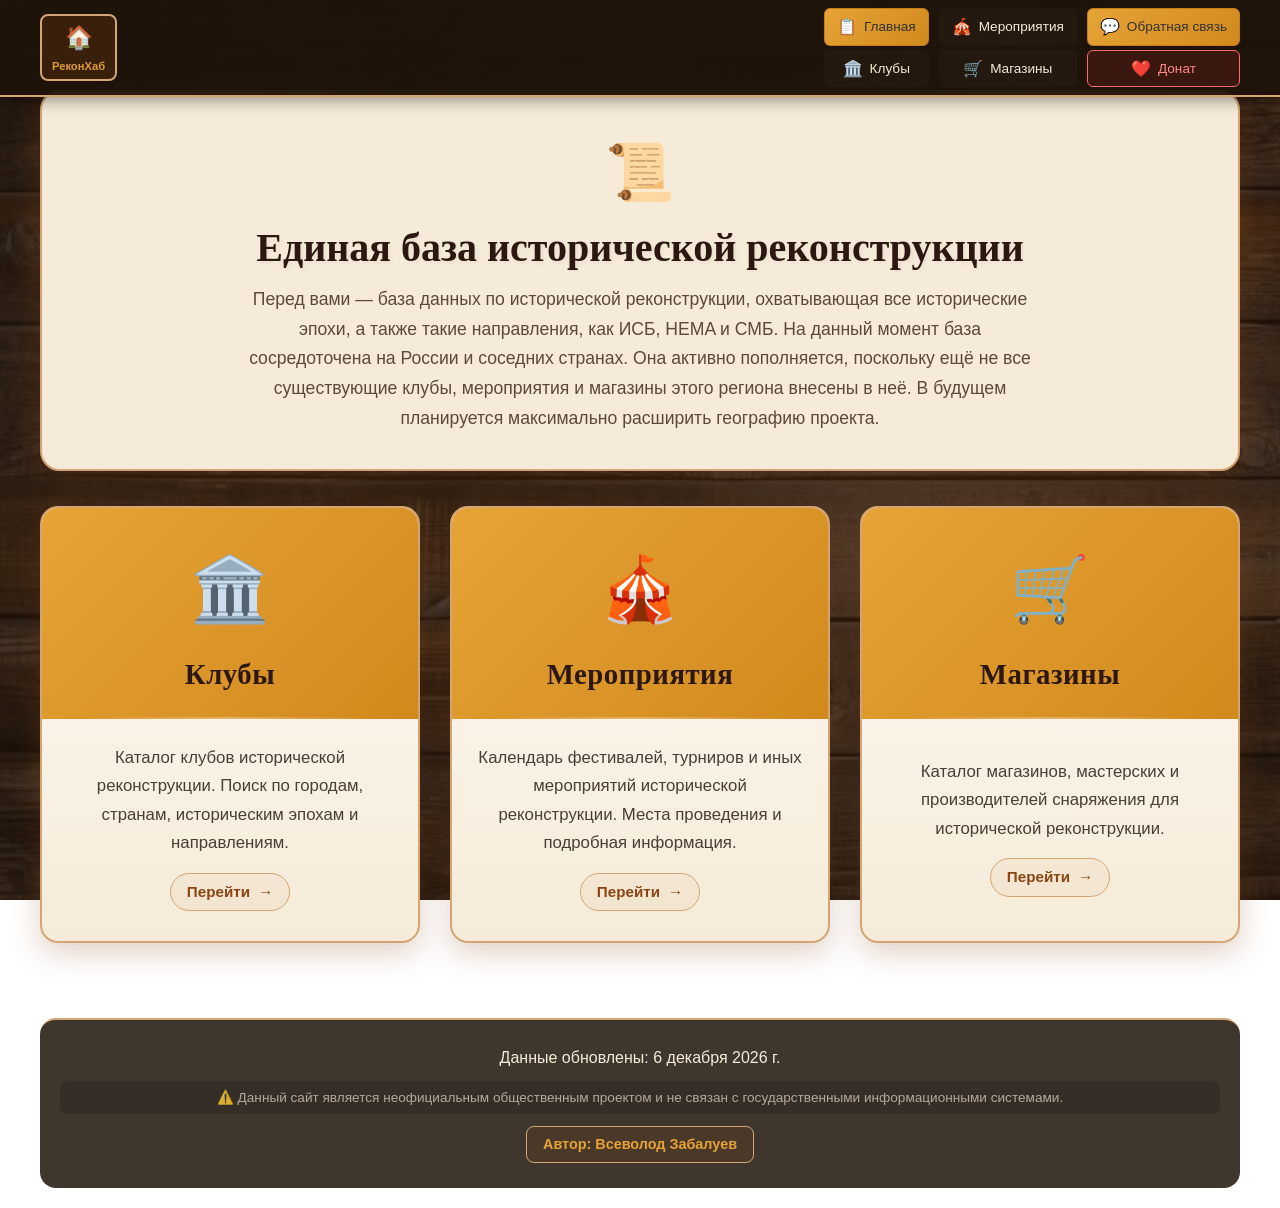
==== commit dc371350: "Add files via upload" ====
--- a/index.html
+++ b/index.html
@@ -342,7 +342,6 @@
             </div>
             <div class="author-links">
                 <a href="https://vk.com/vsevolod_anadyrsky" target="_blank" class="author-link">Автор: Всеволод Забалуев</a>
-                <a href="https://vk.com/sarkelvrn" target="_blank" class="author-link">Клуб: КВИРиР «Саркел»</a>
             </div>
         </div>
     </div>
--- a/catalog-styles.css
+++ b/catalog-styles.css
@@ -1,6 +1,6 @@
 /* ============================================================
    catalog-styles.css — Единый стиль для ЕБИР
-   Версия 3.3 — увеличены отступы для навигации на мобильных
+   Версия 3.4 — уменьшены отступы для навигации на мобильных
    ============================================================ */
 
 /* ============================================================
@@ -61,16 +61,16 @@
     padding-top: 70px;
 }
 
-/* Увеличенные отступы для мобильных устройств */
+/* УМЕНЬШЕННЫЕ ОТСТУПЫ ДЛЯ МОБИЛЬНЫХ УСТРОЙСТВ */
 @media (max-width: 768px) {
     .container {
-        padding-top: 110px; /* чтобы навигация не перекрывала шапку */
+        padding-top: 70px; /* Было 110px → стало 70px */
     }
 }
 
 @media (max-width: 480px) {
     .container {
-        padding-top: 120px; /* ещё больше отступа на маленьких экранах */
+        padding-top: 65px; /* Было 120px → стало 65px */
         padding-left: 4px;
         padding-right: 4px;
     }
@@ -81,7 +81,7 @@
 
 @media (max-width: 380px) {
     .container {
-        padding-top: 130px; /* максимум для очень маленьких экранов */
+        padding-top: 60px; /* Было 130px → стало 60px */
     }
 }
 
@@ -1004,4 +1004,4 @@
     background: var(--color-bg);
     border-radius: var(--radius-lg);
     border: 2px solid var(--color-border);
-}+}
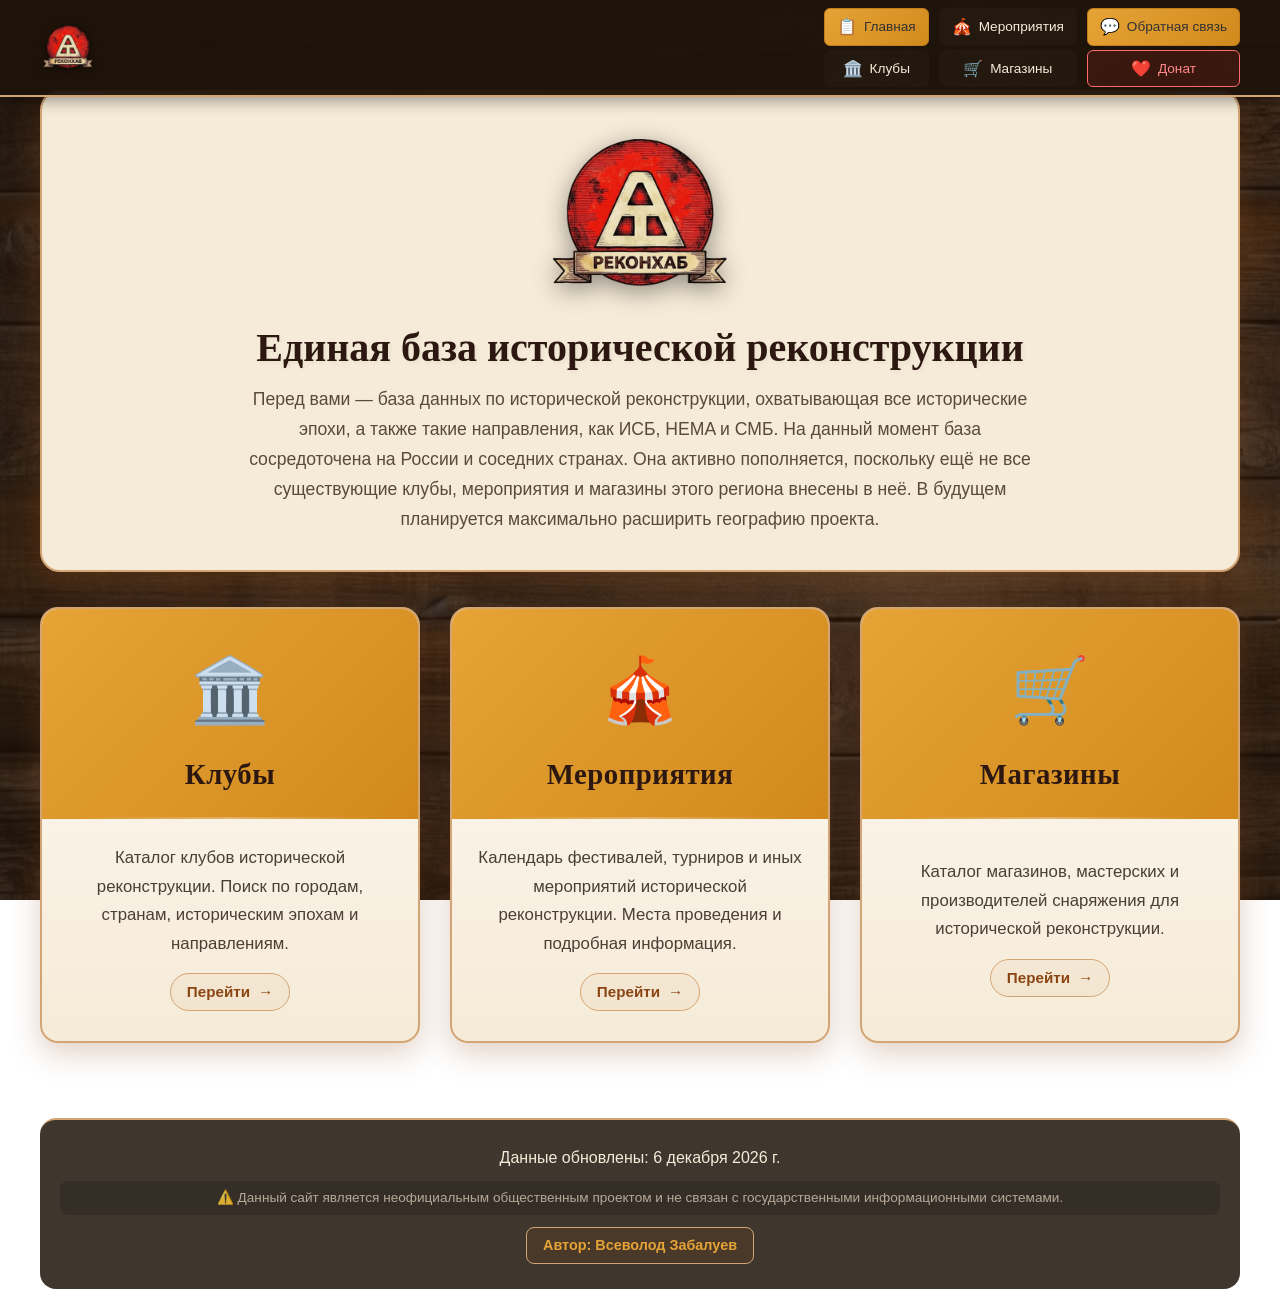
==== commit 675ea43e: "Add files via upload" ====
--- a/index.html
+++ b/index.html
@@ -26,8 +26,8 @@
     <meta name="twitter:image" content="https://reconhub.ru/images/og-image.jpg">
    
     <!-- Favicon -->
-    <link rel="icon" href="data:image/svg+xml,<svg xmlns=%22http://www.w3.org/2000/svg%22 viewBox=%220 0 100 100%22><text y=%22.9em%22 font-size=%2290%22 fill=%22%238b4513%22>📜</text></svg>">
-    <link rel="apple-touch-icon" href="data:image/svg+xml,<svg xmlns=%22http://www.w3.org/2000/svg%22 viewBox=%220 0 100 100%22><text y=%22.9em%22 font-size=%2290%22 fill=%22%238b4513%22>📜</text></svg>">
+    <link rel="icon" type="image/png" href="logo-icon.png">
+    <link rel="apple-touch-icon" href="logo-icon.png">
     
     <link href="https://fonts.googleapis.com/css2?family=Playfair+Display:wght@700;900&family=Cinzel:wght@700&display=swap" rel="stylesheet">
     
@@ -283,7 +283,7 @@
         <!-- Навигационный модуль загружается через JS -->
         
         <header>
-            <span class="header-icon">📜</span>
+            <img src="logo-full.png" alt="РеконХаб" class="header-logo">
             <h1>Единая база исторической реконструкции</h1>
             <p class="subtitle">
                 Перед вами — база данных по исторической реконструкции, охватывающая все исторические эпохи, 
--- a/catalog-styles.css
+++ b/catalog-styles.css
@@ -1,6 +1,6 @@
 /* ============================================================
    catalog-styles.css — Единый стиль для ЕБИР
-   Версия 3.4 — уменьшены отступы для навигации на мобильных
+   Версия 3.6 — увеличен логотип в шапке
    ============================================================ */
 
 /* ============================================================
@@ -64,13 +64,13 @@
 /* УМЕНЬШЕННЫЕ ОТСТУПЫ ДЛЯ МОБИЛЬНЫХ УСТРОЙСТВ */
 @media (max-width: 768px) {
     .container {
-        padding-top: 70px; /* Было 110px → стало 70px */
+        padding-top: 70px;
     }
 }
 
 @media (max-width: 480px) {
     .container {
-        padding-top: 65px; /* Было 120px → стало 65px */
+        padding-top: 65px;
         padding-left: 4px;
         padding-right: 4px;
     }
@@ -81,7 +81,7 @@
 
 @media (max-width: 380px) {
     .container {
-        padding-top: 60px; /* Было 130px → стало 60px */
+        padding-top: 60px;
     }
 }
 
@@ -109,6 +109,23 @@
     background: linear-gradient(90deg, transparent, var(--color-gold), var(--color-gold-dark), var(--color-gold), transparent);
 }
 
+/* ЛОГОТИП В ШАПКЕ — УВЕЛИЧЕН */
+.header-logo {
+    width: auto;
+    height: 180px;
+    max-width: 95%;
+    object-fit: contain;
+    margin: 0 auto 18px;
+    display: block;
+    filter: drop-shadow(0 6px 12px rgba(0, 0, 0, 0.4));
+    transition: transform 0.3s ease;
+}
+
+.header-logo:hover {
+    transform: scale(1.03);
+}
+
+/* Старая иконка (оставлена на всякий случай, если где-то ещё используется) */
 .header-icon { font-size: 3.5rem; display: block; margin-bottom: 8px; }
 
 h1 {
@@ -135,6 +152,10 @@
         margin-bottom: 22px; 
         border-radius: var(--radius-lg); 
     }
+    .header-logo {
+        height: 140px;
+        margin-bottom: 14px;
+    }
     .header-icon { font-size: 2.8rem; }
     h1 { font-size: 1.8rem; }
     .subtitle { font-size: 0.95rem; line-height: 1.6; }
@@ -146,9 +167,20 @@
         margin-bottom: 16px; 
         border-radius: 12px; 
     }
+    .header-logo {
+        height: 110px;
+        margin-bottom: 12px;
+    }
     .header-icon { font-size: 2.2rem; margin-bottom: 6px; }
     h1 { font-size: 1.4rem; margin-bottom: 8px; }
     .subtitle { font-size: 0.85rem; line-height: 1.5; }
+}
+
+@media (max-width: 380px) {
+    .header-logo {
+        height: 90px;
+        margin-bottom: 10px;
+    }
 }
 
 
@@ -1004,4 +1036,4 @@
     background: var(--color-bg);
     border-radius: var(--radius-lg);
     border: 2px solid var(--color-border);
-}
+}
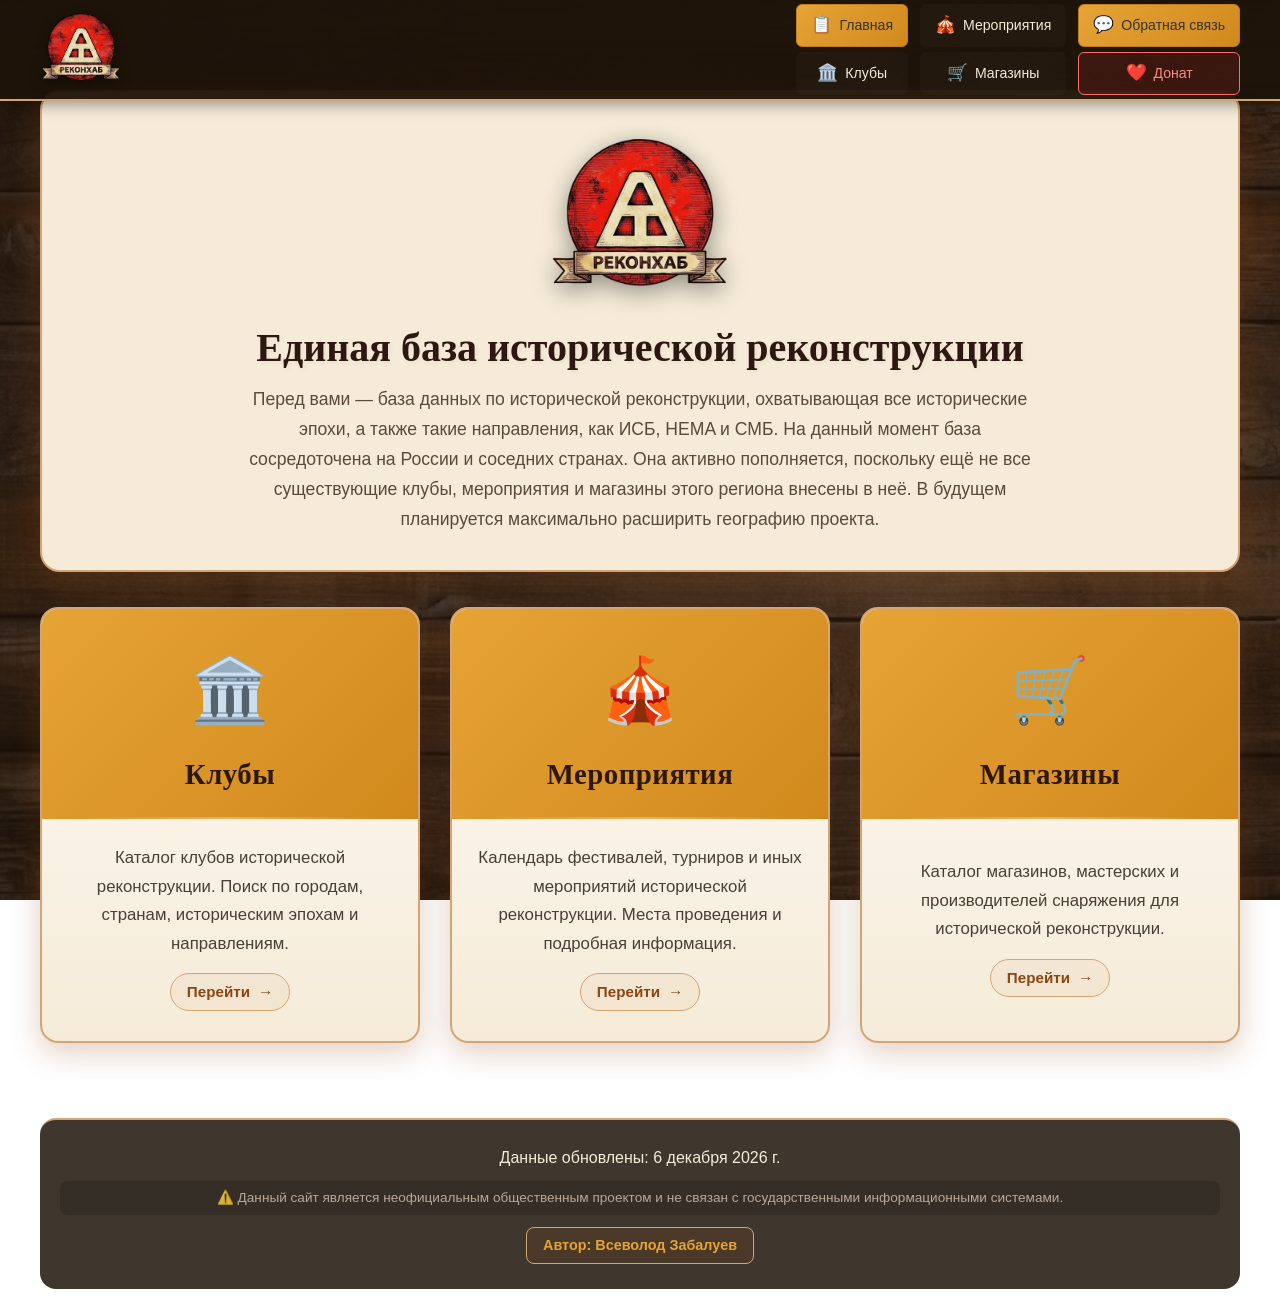
==== commit c9720fc1: "Add files via upload" ====
--- a/index.html
+++ b/index.html
@@ -3,27 +3,31 @@
 <head>
     <meta charset="UTF-8">
     <meta name="viewport" content="width=device-width, initial-scale=1.0">
-    <title>Единая база исторической реконструкции - Главная</title>
-    <meta name="description" content="Единая база исторической реконструкции. Каталог клубов, фестивалей, турниров и магазинов. Более 350 клубов по всей России и миру. ИСБ, HEMA, СМБ и другие направления.">
+    <title>РеконХаб — Единая база исторической реконструкции</title>
+    <meta name="description" content="РеконХаб — Единая база исторической реконструкции. Каталог клубов, фестивалей, турниров и магазинов. Более 350 клубов по всей России и миру. ИСБ, HEMA, СМБ и другие направления.">
     <meta name="keywords" content="историческая реконструкция, клубы реконструкторов, фестивали истории, ИСБ, HEMA, СМБ, ЕБИР">
     <link rel="canonical" href="https://reconhub.ru/">
 
-	 <!-- ===== OPEN GRAPH ===== -->
-    <meta property="og:title" content="РеконХаб | Единая база исторической реконструкции">
-    <meta property="og:description" content="Каталог клубов, фестивалей и магазинов исторической реконструкции в России и СНГ. Более 350 клубов, ИСБ, HEMA, СМБ.">
-    <meta property="og:url" content="https://reconhub.ru/">
-    <meta property="og:type" content="website">
-    <meta property="og:image" content="https://reconhub.ru/images/og-image.jpg">
-    <meta property="og:image:width" content="1200">
-    <meta property="og:image:height" content="630">
-    <meta property="og:site_name" content="РеконХаб">
-    <meta property="og:locale" content="ru_RU">
+<!-- ===== OPEN GRAPH ===== -->
+<meta property="og:title" content="РеконХаб | Единая база исторической реконструкции">
+<meta property="og:description" content="Каталог клубов, фестивалей и магазинов исторической реконструкции в России и СНГ. Более 350 клубов, ИСБ, HEMA, СМБ.">
+<meta property="og:url" content="https://reconhub.ru/">
+<meta property="og:type" content="website">
+<meta property="og:image" content="https://reconhub.ru/images/og-preview.jpg">
+<meta property="og:image:secure_url" content="https://reconhub.ru/images/og-preview.jpg">
+<meta property="og:image:type" content="image/jpeg">
+<meta property="og:image:width" content="1200">
+<meta property="og:image:height" content="630">
+<meta property="og:image:alt" content="РеконХаб — Единая база исторической реконструкции">
+<meta property="og:site_name" content="РеконХаб">
+<meta property="og:locale" content="ru_RU">
     
-    <!-- Twitter Card -->
-    <meta name="twitter:card" content="summary_large_image">
-    <meta name="twitter:title" content="РеконХаб | Единая база исторической реконструкции">
-    <meta name="twitter:description" content="Каталог клубов, фестивалей и магазинов исторической реконструкции.">
-    <meta name="twitter:image" content="https://reconhub.ru/images/og-image.jpg">
+<!-- Twitter Card -->
+<meta name="twitter:card" content="summary_large_image">
+<meta name="twitter:title" content="РеконХаб | Единая база исторической реконструкции">
+<meta name="twitter:description" content="Каталог клубов, фестивалей и магазинов исторической реконструкции.">
+<meta name="twitter:image" content="https://reconhub.ru/images/og-preview.jpg">
+<meta name="twitter:image:alt" content="РеконХаб — Единая база исторической реконструкции">
    
     <!-- Favicon -->
     <link rel="icon" type="image/png" href="logo-icon.png">
@@ -449,4 +453,4 @@
         });
     </script>
 </body>
-</html>+</html>
